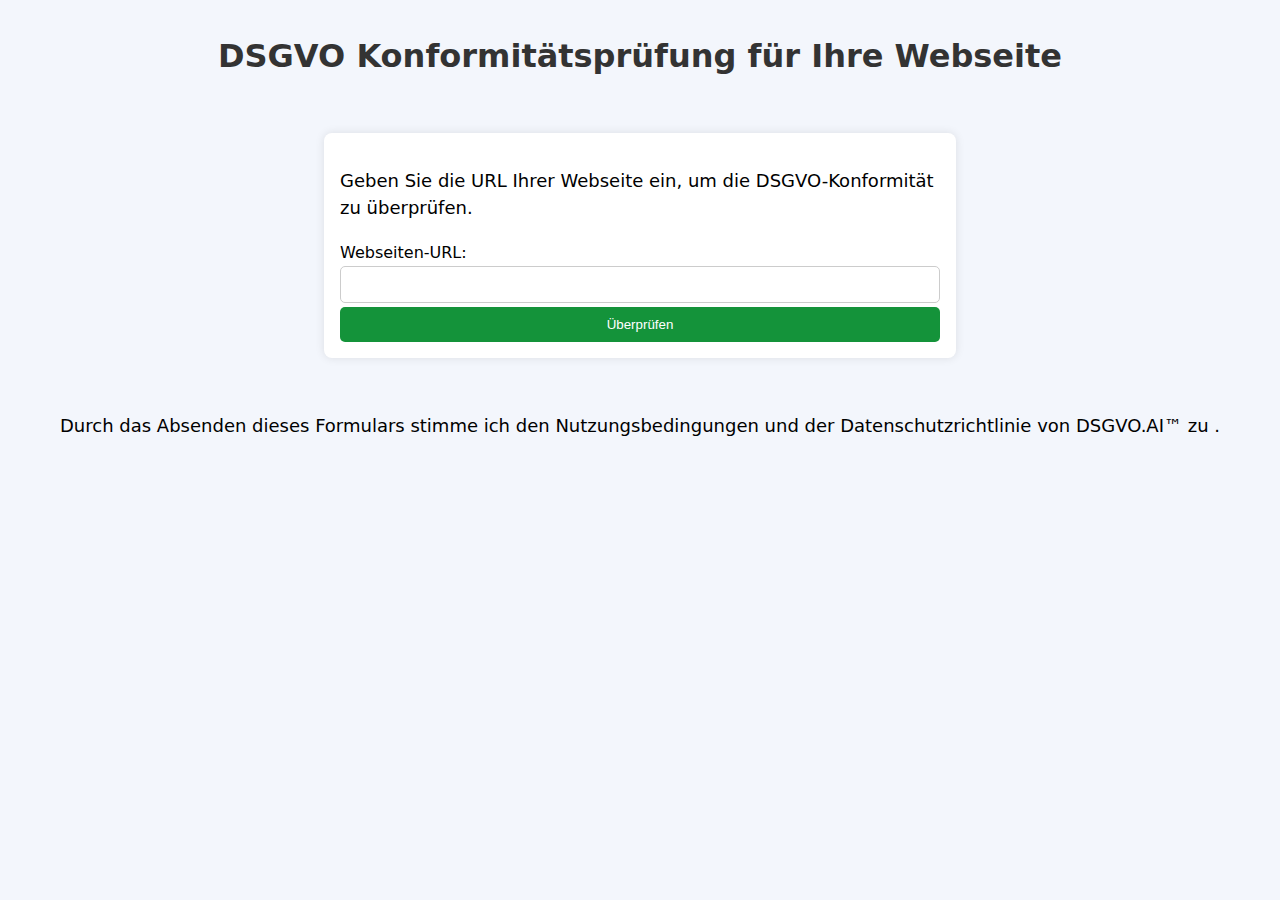
==== index.html @ f87c7e57 "feat: website" ====
<!DOCTYPE html>
<html lang="de">

<head>
    <meta charset="UTF-8">
    <meta name="viewport" content="width=device-width, initial-scale=1.0">
    <title>DSGVO Konformitätsprüfung</title>
    <link rel="stylesheet" href="style.css">
</head>

<body>
    <header>
        <h1>DSGVO Konformitätsprüfung für Ihre Webseite</h1>
    </header>
    <main class="container">
        <form id="urlForm" class="form-style">
            <p>Geben Sie die URL Ihrer Webseite ein, um die DSGVO-Konformität zu überprüfen.</p>
            <label for="websiteUrl">Webseiten-URL:</label>
            <input type="url" id="websiteUrl" name="websiteUrl" required>
            <button type="submit" class="btn">Überprüfen</button>
        </form>

        <form id="emailForm" class="form-style" style="display:none;">
            <h1>Ergebnisse des Datenschutz-Compliance-Scans für</h1>
            <h1 id="websiteUrlDisplay" class="websiteUrlDisplay"></h1>
            <p>Geben Sie Ihre E-Mail-Adresse ein, um auf Ihre Ergebnisse zuzugreifen und diese anzuzeigen. Eine Kopie
                der
                Scanergebnisse wird per E-Mail verschickt.</p>
            <label for="emailAddress">E-Mail Adresse:</label>
            <input type="email" id="emailAddress" name="emailAddress" required>
            <button type="submit" class="btn">Absenden</button>
        </form>

        <div id="successMessage" class="form-style" style="display: none;">
            <h1>Vielen Dank für Ihre Einreichung!</h1>
            <p class="text-center">Ihre Analyse läuft. Sie werden per E-Mail benachrichtigt, sobald sie abgeschlossen
                ist.</p>
        </div>

    </main>
    <footer>
        <p>Durch das Absenden dieses Formulars stimme ich den Nutzungsbedingungen und der
            Datenschutzrichtlinie von
            DSGVO.AI™ zu .</p>
    </footer>
    <script src="script.js"></script>
</body>

</html>
---- style.css ----
body,
html {
  margin: 0;
  padding: 0;
  font-family: system-ui, -apple-system, BlinkMacSystemFont, "Segoe UI", Roboto,
    Oxygen, Ubuntu, Cantarell, "Open Sans", "Helvetica Neue", sans-serif;
  background-color: #f3f6fc;
}

header {
  padding: 16px;
  text-align: center;
}

footer {
  text-align: center;
  padding: 16px;
}

.container {
  max-width: 600px;
  margin: 20px auto;
  padding: 16px;
  box-shadow: 0 0 10px rgba(0, 0, 0, 0.1);
  background-color: #fff;
  border-radius: 8px;
}

h1 {
  color: #333;
  text-align: center;
}

.form-style {
  display: flex;
  flex-direction: column;
  gap: 4px;
}

.form-style button {
  width: 100%;
}

input[type="url"],
input[type="email"] {
  padding: 10px;
  border: 1px solid #ccc;
  border-radius: 5px;
}

.btn {
  padding: 10px 20px;
  background-color: #14933a;
  color: white;
  border: none;
  border-radius: 5px;
  cursor: pointer;
}

.btn:hover {
  background-color: #14933a;
}

.websiteUrlDisplay {
  text-align: center;
  color: #333;
  font-weight: 800;
}

p {
  font-size: 1.125rem;
  line-height: 1.75rem;
  font-weight: 400;
  line-height: 1.5;
  color: hsl(var(--zi-secondaryText));
}

.text-center {
  text-align: center;
}
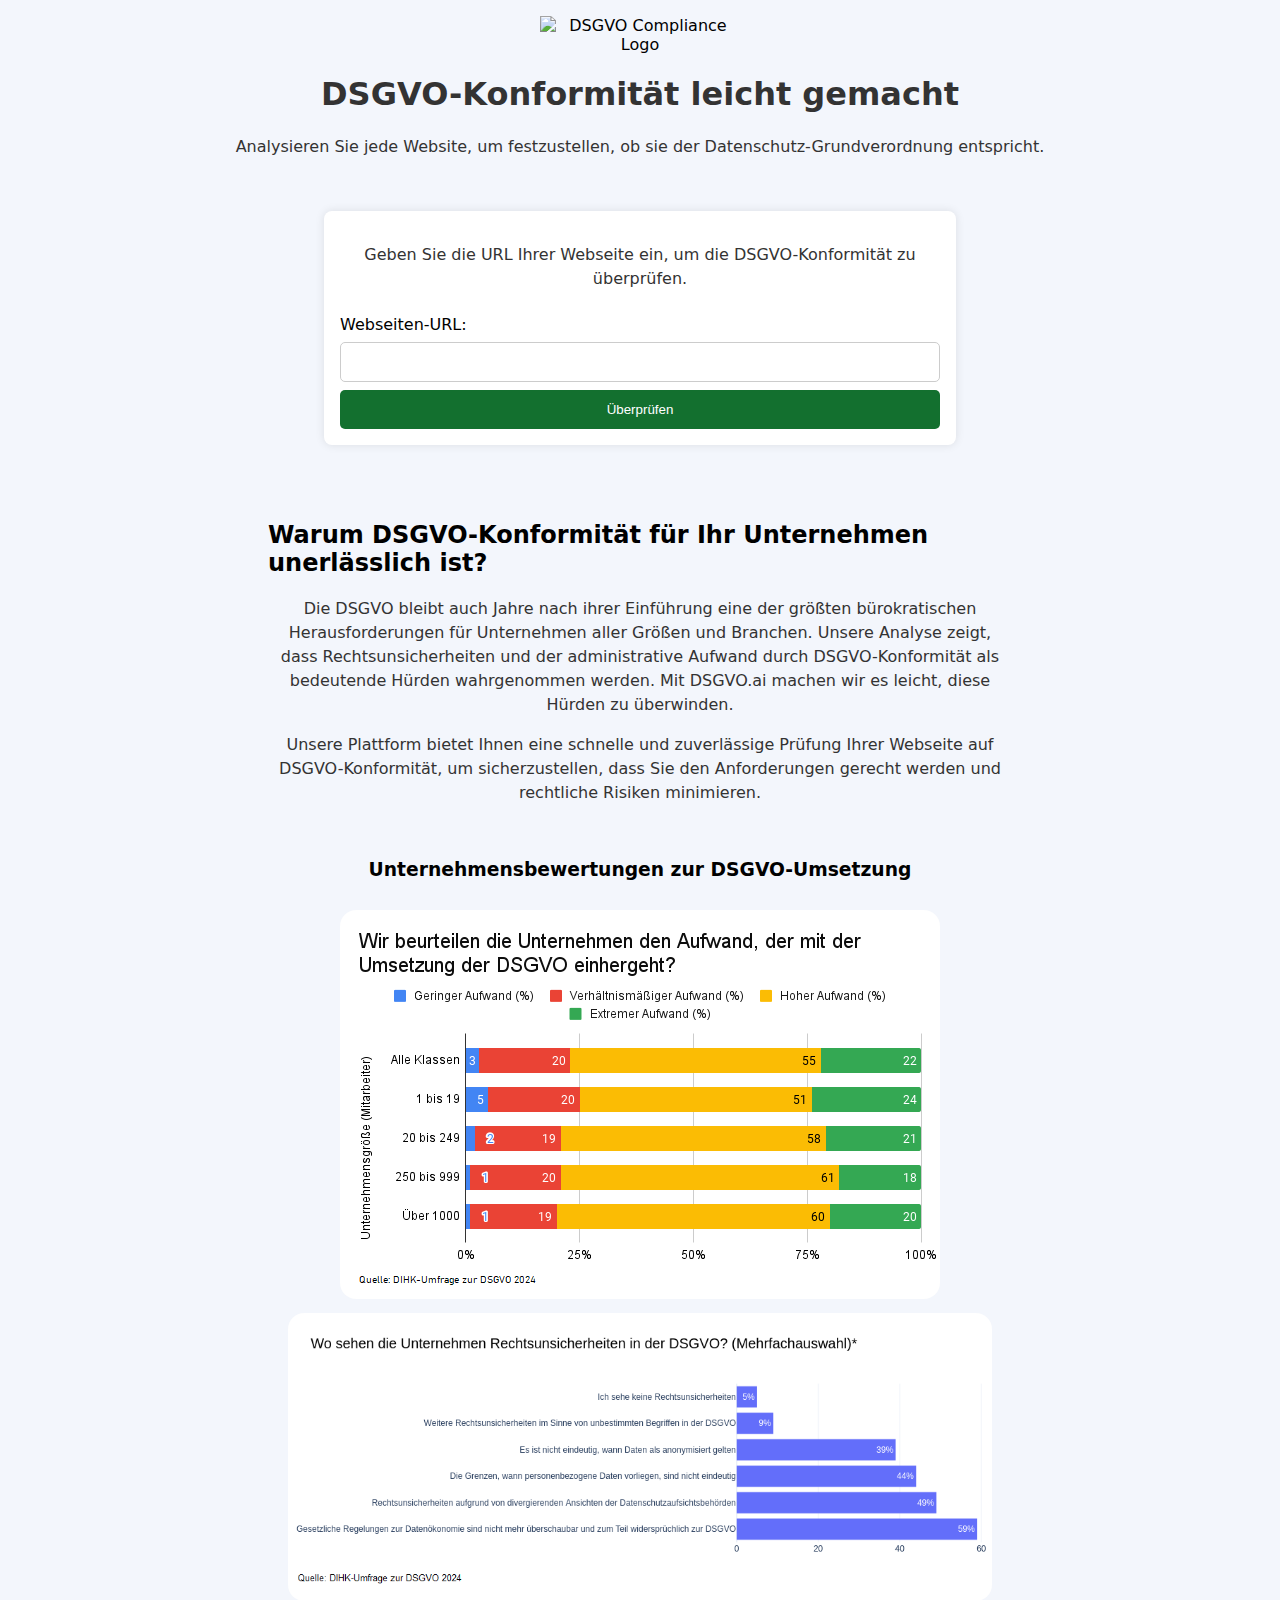
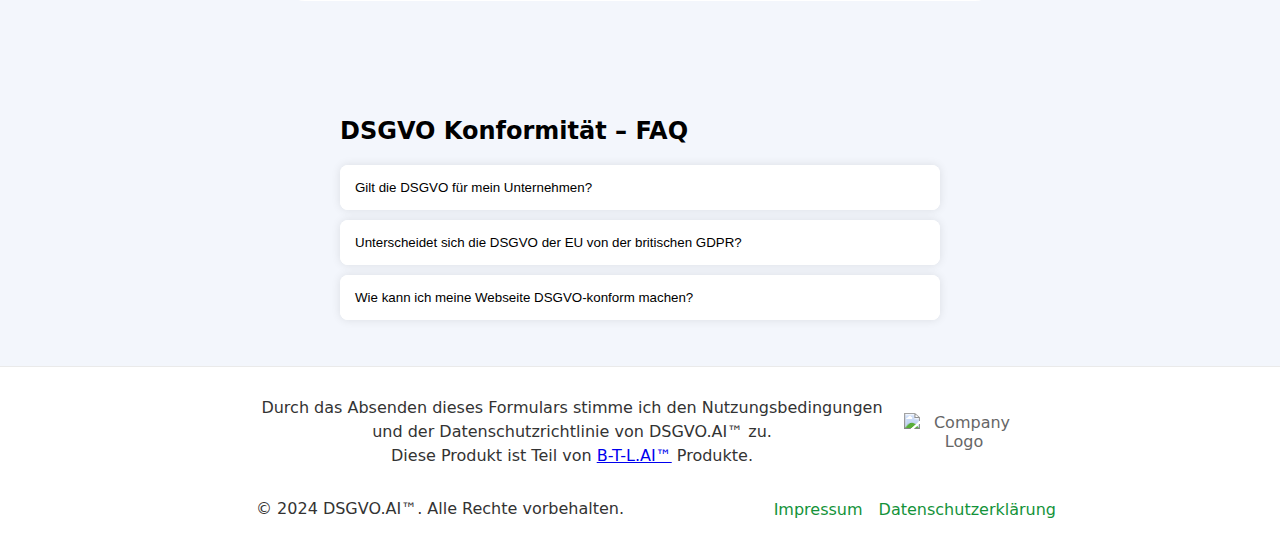
==== commit 1e9bd12d: "Update DSGVO content and styles" ====
--- a/index.html
+++ b/index.html
@@ -4,13 +4,22 @@
 <head>
     <meta charset="UTF-8">
     <meta name="viewport" content="width=device-width, initial-scale=1.0">
+    <meta name="description"
+        content="Überprüfen Sie die DSGVO-Konformität Ihrer Webseite mit unserer einfachen Überprüfung.">
+    <meta property="og:title" content="DSGVO Konformitätsprüfung" />
+    <meta property="og:description"
+        content="Stellen Sie sicher, dass Ihre Webseite DSGVO-konform ist. Schnell und einfach." />
+    <meta property="og:type" content="website" />
     <title>DSGVO Konformitätsprüfung</title>
     <link rel="stylesheet" href="style.css">
 </head>
 
 <body>
+
     <header>
-        <h1>DSGVO Konformitätsprüfung für Ihre Webseite</h1>
+        <img src="img/logo.png" alt="DSGVO Compliance Logo" id="logo">
+        <h1>DSGVO-Konformität leicht gemacht</h1>
+        <p>Analysieren Sie jede Website, um festzustellen, ob sie der Datenschutz-Grundverordnung entspricht.</p>
     </header>
     <main class="container">
         <form id="urlForm" class="form-style">
@@ -28,7 +37,7 @@
                 Scanergebnisse wird per E-Mail verschickt.</p>
             <label for="emailAddress">E-Mail Adresse:</label>
             <input type="email" id="emailAddress" name="emailAddress" required>
-            <button type="submit" class="btn">Absenden</button>
+            <button type="submit" class="btn">Analyse</button>
         </form>
 
         <div id="successMessage" class="form-style" style="display: none;">
@@ -38,11 +47,175 @@
         </div>
 
     </main>
+
+    <section class="content">
+        <h2>Warum DSGVO-Konformität für Ihr Unternehmen unerlässlich ist?</h2>
+        <p>Die DSGVO bleibt auch Jahre nach ihrer Einführung eine der größten bürokratischen Herausforderungen für
+            Unternehmen aller Größen und Branchen. Unsere Analyse zeigt, dass Rechtsunsicherheiten und der
+            administrative
+            Aufwand durch DSGVO-Konformität als bedeutende Hürden wahrgenommen werden. Mit DSGVO.ai machen wir es
+            leicht,
+            diese Hürden zu überwinden.</p>
+        <p>Unsere Plattform bietet Ihnen eine schnelle und zuverlässige Prüfung Ihrer Webseite auf DSGVO-Konformität, um
+            sicherzustellen, dass Sie den Anforderungen gerecht werden und rechtliche Risiken minimieren.</p>
+        <div class="statistics">
+            <h3>Unternehmensbewertungen zur DSGVO-Umsetzung</h3>
+            <img src="img/dsgvo-statistik1.png" alt="Unternehmensbewertungen zur DSGVO Grafik 1">
+            <img src="img/dsgvo-statistik2.png" alt="Unternehmensbewertungen zur DSGVO Grafik 2">
+            <!-- Stellen Sie sicher, dass Sie die Bilder richtig benannt und im Verzeichnis /img abgelegt haben -->
+        </div>
+    </section>
+
+
+
+    <!-- FAQ Bereich -->
+    <section id="faq" class="container-faq">
+        <h2>DSGVO Konformität – FAQ</h2>
+        <div class="faq-item">
+            <button class="faq-question">Gilt die DSGVO für mein Unternehmen?</button>
+            <div class="faq-answer">
+                <p>Die DSGVO ist „extraterritorial”, was bedeutet, dass das Gesetz Einwohner der Europäischen Union
+                    schützt. Wenn Ihr
+                    Unternehmen Geschäfte mit Einwohnern der Mitgliedsländer macht (z. B. Produkte oder Dienstleistungen
+                    anbietet) und/oder
+                    wenn Ihre Webseite Daten von diesen Einwohnern sammelt, dann gilt die DSGVO für Sie. Dabei ist es
+                    unerheblich, ob Ihr
+                    Unternehmen seinen Sitz in der EU hat oder nicht.
+                </p>
+            </div>
+        </div>
+        <div class="faq-item">
+            <button class="faq-question">Unterscheidet sich die DSGVO der EU von der britischen GDPR?</button>
+            <div class="faq-answer">
+                <p>Die DSGVO der EU unterscheidet sich kaum von der britischen GDPR, da das Vereinigte Königreich eine
+                    Version
+                    der DSGVO mit nur wenigen Änderungen übernommen hat. Seit dem Austritt des Vereinigten Königreichs
+                    aus der
+                    Europäischen Union im Jahr 2020 (Brexit) unterliegt der Datenschutz im Vereinigten Königreich nicht
+                    mehr der
+                    DSGVO, da es kein Mitgliedstaat mehr ist. Die britische GDPR trat am 30. Januar 2020 in Kraft,
+                    zusammen mit
+                    einer geänderten Version des Data Protection Act 2018 und den Privacy and Electronic Communications
+                    Regulations (PECR).</p>
+                <p>Wie die DSGVO der EU umfasst auch die britische GDPR die folgenden Aspekte:</p>
+                <ul>
+                    <li>Sie gewährt den Einwohnern des Vereinigten Königreichs eine Reihe von Rechten bezüglich ihrer
+                        personenbezogenen Daten und des Datenschutzes.</li>
+                    <li>Sie erfordert die Einholung einer gültigen Einwilligung der Nutzer, z. B. für die Verwendung von
+                        Cookies
+                        und Tracking-Technologien auf Ihrer Website, bevor personenbezogene Daten gesammelt oder
+                        verarbeitet
+                        werden.</li>
+                    <li>Sie erfordert eine sichere Speicherung und Dokumentation der Einwilligung.</li>
+                    <li>Sie erfordert, dass der Nutzer seine Einwilligung genauso einfach ändern oder widerrufen kann,
+                        wie er
+                        sie erteilt hat.</li>
+                </ul>
+                <p>Beide Verordnungen verwenden ein „Opt-In”-Modell für die Einwilligung, was bedeutet, dass in den
+                    meisten
+                    Fällen die Einwilligung der Nutzer eingeholt werden muss, bevor Daten gesammelt oder verarbeitet
+                    werden
+                    können. Die Unternehmen müssen auch eine Rechtsgrundlage für die Datenverarbeitung haben, wie die
+                    Einwilligung der Nutzer oder andere Optionen wie die Erfüllung eines Vertrags.</p>
+                <p>Im Rahmen der DSGVO der EU hat jedes Mitgliedsland seine eigene Datenschutzbehörde, die für die
+                    Durchsetzung
+                    zuständig ist. Die Durchsetzungsbehörde für die britische GDPR ist der Information Commissioner, der
+                    das
+                    Information Commissioner’s Office (ICO) vertritt, also eine zentrale Behörde. Wie die DSGVO der EU
+                    gewährt
+                    auch die britische GDPR den Verbrauchern kein privates Klagerecht, d. h. die Möglichkeit, bei
+                    Datenschutzverletzungen oder anderen Verstößen zu klagen.</p>
+                <p>Die britische GDPR deckt drei Bereiche ab, die in der DSGVO der EU nicht enthalten sind:</p>
+                <ul>
+                    <li>Nationale Sicherheit</li>
+                    <li>Nachrichtendienste</li>
+                    <li>Einwanderung</li>
+                </ul>
+            </div>
+        </div>
+
+        <div class="faq-item">
+            <button class="faq-question">Wie kann ich meine Webseite DSGVO-konform machen?</button>
+            <div class="faq-answer">
+                <p>Wir können keine Rechtsberatung leisten und empfehlen daher, einen qualifizierten Rechtsbeistand zu
+                    konsultieren, wenn
+                    es um Ihre spezifische Geschäftssituation und die spezifische Datenerfassung Ihres Unternehmens
+                    geht. <br> <br>
+
+                    Die DSGVO bietet jedoch klare Richtlinien und Best Practices. Unternehmen müssen über eine
+                    Rechtsgrundlage für die
+                    Verarbeitung personenbezogener Daten verfügen. Die Einwilligung der Nutzer ist eine gängige
+                    Rechtsgrundlage, aber es
+                    gibt auch andere, wie die Erfüllung eines Vertrags oder ein öffentliches Interesse. Die sicherste
+                    Rechtsgrundlage für
+                    viele Arten und Zwecke der Datenverarbeitung ist die Einholung und sichere Verwaltung der
+                    Nutzereinwilligung mit einer
+                    Consent Management-Lösung. <br> <br>
+
+                    Bei der Verwendung der Einwilligung als Rechtsgrundlage müssen Unternehmen in vielen Fällen die
+                    Einwilligung der Nutzer
+                    einholen, bevor sie deren personenbezogene Daten erfassen und verarbeiten. Eine gültig Einwilligung
+                    muss freiwillig,
+                    spezifisch, informiert und eindeutig sein. Die Nutzer müssen in der Lage sein, auf granularer Ebene
+                    zu verstehen, in
+                    welche Datennutzung sie einwilligen, und Webseiten dürfen keine Tricks anwenden, um die Einwilligung
+                    zu erlangen. <br> <br>
+
+                    Unternehmen müssen immer klare Informationen bereitstellen, z. B. in einer Datenschutzerklärung auf
+                    der Webseite, die
+                    den Nutzern mitteilen, welche Daten gesammelt werden, zu welchen Zwecken und wie sie weitergegeben,
+                    verkauft oder
+                    verwendet werden können. Die Nutzer müssen auch über ihre gesetzlichen Datenschutzrechte informiert
+                    und beraten werden,
+                    wie sie diese Rechte ausüben können. <br> <br>
+
+                    Die Installation einer Consent Management Platform (CMP) wie der Cookiebot CMP ist einfach und das
+                    Setup ist
+                    benutzerfreundlich. Die Cookiebot CMP ermöglicht es Unternehmen, Informationen zum Datenschutz
+                    bereitzustellen und
+                    gültige Einwilligungen von Nutzern einzuholen und zu speichern. Zudem scannt die CMP auch Webseiten,
+                    um festzustellen,
+                    welche Cookies und Tracking-Technologien verwendet werden, und blockiert deren Verwendung, bis die
+                    Einwilligung des
+                    Nutzers eingeholt wurde, und hilft so Datenschutzkonformität zu gewährleisten. <br> <br>
+
+                    Mit Hilfe von Funktionen zur Geolokalisierung kann die CMP Nachrichten und Funktionen an den
+                    Standort des Nutzers
+                    anpassen, um beispielsweise DSGVO Konformität zu ermöglichen. Dank der automatisierten Verwaltung
+                    von Einwilligungen
+                    bleibt die CMP auch in Bezug auf die Technologie und Rechtslage auf dem neuesten Stand, um die
+                    Einhaltung der
+                    Vorschriften zu unterstützen.</p>
+            </div>
+        </div>
+        <!-- <div class="faq-contact">
+            <p>Haben Sie noch Fragen?</p>
+        </div> -->
+    </section>
     <footer>
-        <p>Durch das Absenden dieses Formulars stimme ich den Nutzungsbedingungen und der
-            Datenschutzrichtlinie von
-            DSGVO.AI™ zu .</p>
+        <div class="footer-content">
+            <div class="align-x">
+                <p>Durch das Absenden dieses Formulars stimme ich den Nutzungsbedingungen und der Datenschutzrichtlinie
+                    von
+                    DSGVO.AI™ zu. <br>Diese Produkt ist Teil von <a href="https://b-t-l.ai/"
+                        target="_blank">B-T-L.AI™</a> Produkte.</p>
+                <img src="img/company.png" alt="Company Logo" class="company-logo">
+            </div>
+            <div class="footer-bottom">
+                <p>© 2024 DSGVO.AI™. Alle Rechte vorbehalten.</p>
+                <nav>
+                    <ul>
+                        <li><a href="pages/impressum.html" rel="noopener noreferrer">Impressum</a></li>
+                        <li><a href="pages/datenschutz.html" rel="noopener noreferrer">Datenschutzerklärung</a></li>
+                    </ul>
+                </nav>
+            </div>
+        </div>
     </footer>
+
+
+
+
     <script src="script.js"></script>
 </body>
 
--- a/style.css
+++ b/style.css
@@ -5,6 +5,14 @@
   font-family: system-ui, -apple-system, BlinkMacSystemFont, "Segoe UI", Roboto,
     Oxygen, Ubuntu, Cantarell, "Open Sans", "Helvetica Neue", sans-serif;
   background-color: #f3f6fc;
+  /* max-width: 886px; */
+  height: 100vh;
+  width: 100%;
+  margin: 0 auto;
+  flex: auto;
+  flex-direction: column;
+  display: flex;
+  justify-content: space-between;
 }
 
 header {
@@ -12,9 +20,117 @@
   text-align: center;
 }
 
+.content {
+  max-width: 744px;
+  margin: 20px auto;
+  padding: 16px;
+  width: 80%;
+}
+
+.statistics {
+  text-align: center;
+  padding: 20px;
+}
+
+.statistics h3 {
+  margin-bottom: 20px;
+}
+
+.statistics img {
+  max-width: 100%;
+  height: auto;
+  margin: 10px 0;
+  border-radius: 1em;
+  box-shadow: #333;
+  margin-bottom: 0px;
+}
+
+#logo {
+  display: block;
+  margin: 0 auto 16px;
+  max-width: 200px; /* Set the maximum size for your logo */
+}
 footer {
-  text-align: center;
-  padding: 16px;
+  background-color: #ffffff;
+  color: #666;
+  border-top: 1px solid #eaeaea;
+  text-align: center;
+  padding: 0.8rem 0;
+  display: flex;
+  flex-direction: column;
+  align-items: center;
+}
+
+.footer-content {
+  max-width: 800px;
+  width: 100%;
+}
+
+footer .align-x {
+  display: flex;
+  justify-content: space-between;
+  align-items: center;
+  padding: 0 1rem;
+}
+
+.align-x p {
+  flex: 1;
+  margin-right: 1rem; /* Adjust as needed for spacing */
+}
+
+.company-logo {
+  max-width: 120px; /* Adjust as needed for your logo size */
+}
+
+.footer-bottom {
+  display: flex;
+  justify-content: space-between;
+  align-items: center;
+  width: 100%;
+  padding: 0 1rem;
+}
+
+.footer-bottom > p,
+.footer-bottom nav {
+  margin: 0;
+}
+
+footer nav ul {
+  list-style: none;
+  display: flex;
+  gap: 1rem;
+  padding: 0;
+}
+
+footer nav ul li {
+  display: inline;
+}
+
+footer nav a {
+  color: #14933a;
+  text-decoration: none;
+  transition: color 0.3s ease;
+}
+
+footer nav a:hover {
+  color: #0c7a29;
+}
+
+@media (max-width: 768px) {
+  .footer-content,
+  .align-x {
+    flex-direction: column;
+    text-align: center;
+  }
+
+  .align-x p {
+    margin: 0 0 1rem 0;
+  }
+
+  footer nav ul {
+    flex-direction: column;
+    gap: 0.5rem;
+  }
 }
 
 .container {
@@ -24,6 +140,14 @@
   box-shadow: 0 0 10px rgba(0, 0, 0, 0.1);
   background-color: #fff;
   border-radius: 8px;
+  width: 80%;
+}
+
+.container-faq {
+  max-width: 600px;
+  margin: 20px auto;
+  padding: 16px;
+  width: 80%;
 }
 
 h1 {
@@ -34,7 +158,7 @@
 .form-style {
   display: flex;
   flex-direction: column;
-  gap: 4px;
+  gap: 8px;
 }
 
 .form-style button {
@@ -46,35 +170,100 @@
   padding: 10px;
   border: 1px solid #ccc;
   border-radius: 5px;
+  font-size: 1rem;
 }
 
 .btn {
-  padding: 10px 20px;
-  background-color: #14933a;
+  padding: 12px 20px;
+  background-color: #13702f;
   color: white;
   border: none;
   border-radius: 5px;
   cursor: pointer;
-}
-
-.btn:hover {
-  background-color: #14933a;
-}
-
-.websiteUrlDisplay {
-  text-align: center;
+  transition: background-color 0.3s ease;
+}
+
+.btn:hover,
+.btn:focus {
+  background-color: #0c7a29;
+}
+
+.websiteUrlDisplay,
+p {
+  font-size: 1rem;
   color: #333;
-  font-weight: 800;
+  text-align: center;
 }
 
 p {
-  font-size: 1.125rem;
-  line-height: 1.75rem;
   font-weight: 400;
   line-height: 1.5;
-  color: hsl(var(--zi-secondaryText));
 }
 
 .text-center {
   text-align: center;
 }
+
+@media (max-width: 768px) {
+  body,
+  html {
+    max-width: 100%;
+    padding: 10px;
+  }
+  .container {
+    margin: 10px auto;
+    padding: 10px;
+  }
+}
+
+/* FAQ-Akkordeon-Stil */
+#faq {
+  margin-bottom: 20px;
+}
+
+.faq-item {
+  background-color: #ffffff;
+  border-radius: 8px;
+  margin-bottom: 10px;
+  box-shadow: 0 0 10px rgba(0, 0, 0, 0.1);
+  transition: ease-in-out 0.3s;
+}
+
+.faq-question {
+  padding: 15px;
+  width: 100%;
+  text-align: left;
+  border: none;
+  outline: none;
+  transition: background-color 0.3s ease;
+  border-radius: 8px;
+  background-color: white;
+  color: black;
+  cursor: pointer;
+}
+
+.faq-question:hover,
+.faq-question:focus {
+  background-color: #0c7a29;
+  color: white;
+}
+
+.faq-answer {
+  padding: 15px;
+  display: none; /* Standardmäßig versteckt, bis es geklickt wird */
+  background-color: #f3f3f3;
+  border-radius: 0 0 8px 8px;
+}
+
+.faq-answer p {
+  text-align: left;
+}
+
+.faq-answer p {
+  margin: 0;
+}
+
+.faq-contact p {
+  text-align: center;
+  padding: 20px;
+}
